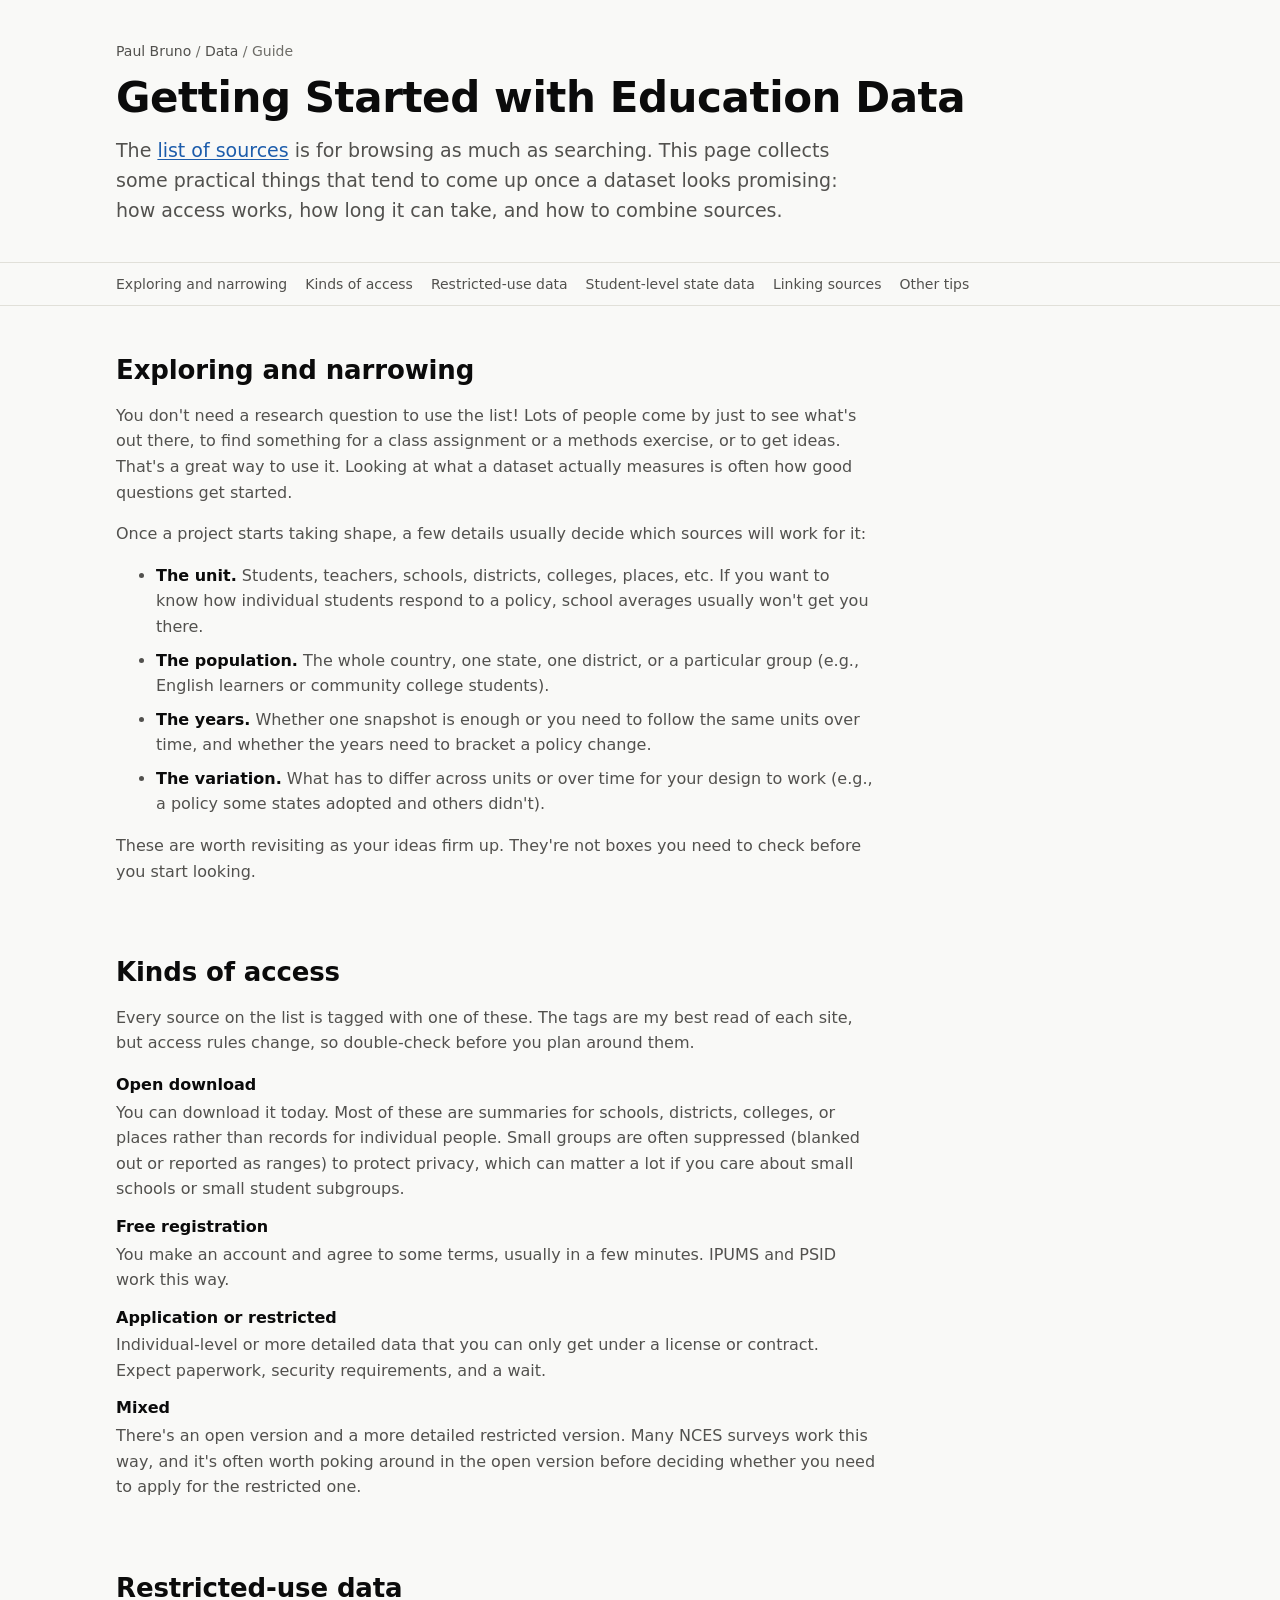
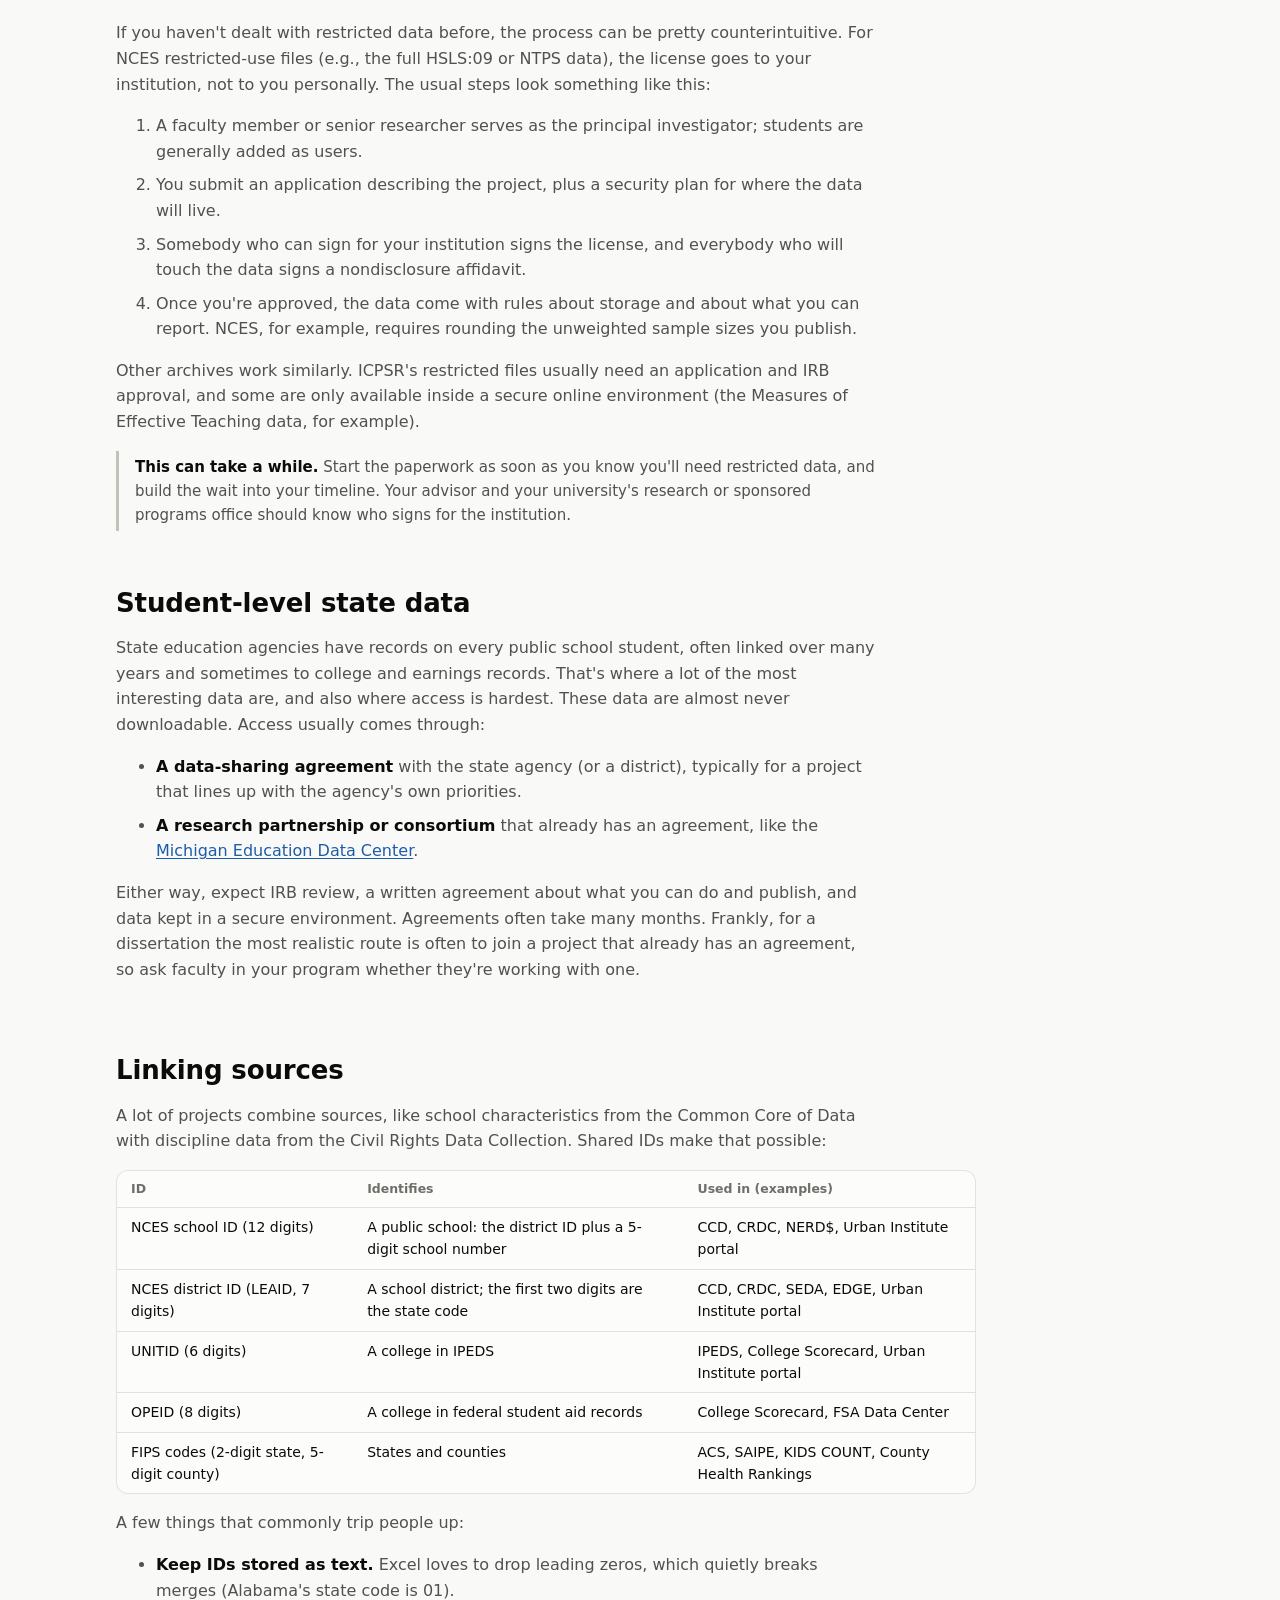
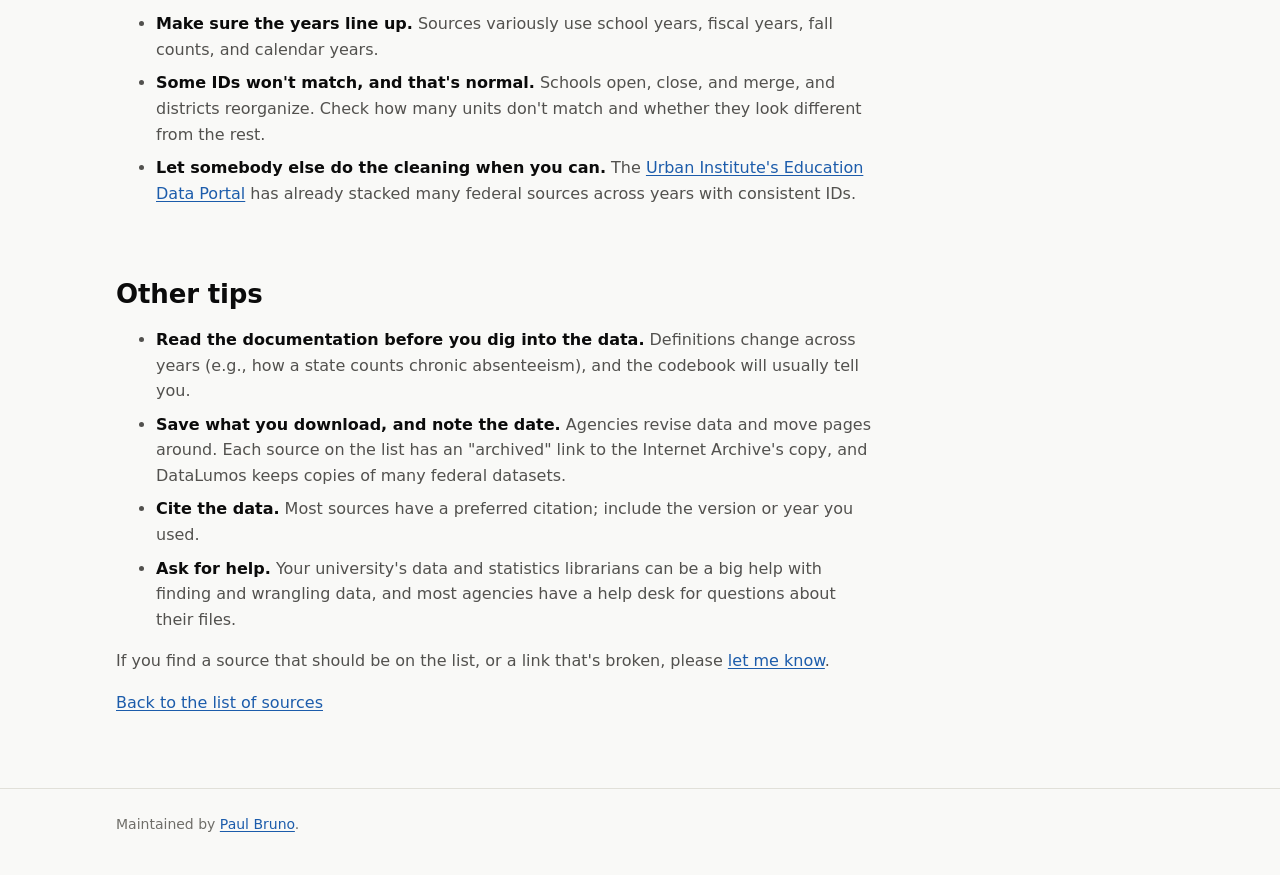
==== guide.html @ 671a5520 "Add the getting-started guide A short page for students on the kinds of access, restricted-use licen" ====
<!doctype html>
<html lang="en">
<head>
<meta charset="utf-8">
<meta name="viewport" content="width=device-width, initial-scale=1">
<title>Getting Started with Education Data</title>
<meta name="description" content="Practical notes for doctoral students on education data: the kinds of access sources come with, how restricted-use licenses and state data agreements work, and how to link datasets by ID.">
<link rel="icon" href="data:image/svg+xml,%3Csvg xmlns='http://www.w3.org/2000/svg' viewBox='0 0 16 16'%3E%3Crect width='16' height='16' rx='3' fill='%232a78d6'/%3E%3Cellipse cx='8' cy='4.5' rx='4.5' ry='1.8' fill='none' stroke='white' stroke-width='1.4'/%3E%3Cpath d='M3.5 4.5v7c0 1 2 1.8 4.5 1.8s4.5-.8 4.5-1.8v-7M3.5 8c0 1 2 1.8 4.5 1.8s4.5-.8 4.5-1.8' fill='none' stroke='white' stroke-width='1.4'/%3E%3C/svg%3E">
<link rel="stylesheet" href="assets/style.css?v=7">
<link rel="canonical" href="https://data.paul-bruno.com/guide.html">
</head>
<body>
<a class="skip" href="#main">Skip to content</a>

<header class="site-header">
  <div class="wrap">
    <p class="crumb"><a href="https://www.paul-bruno.com/">Paul Bruno</a> <span aria-hidden="true">/</span> <a href="./">Data</a> <span aria-hidden="true">/</span> Guide</p>
    <h1>Getting Started with Education Data</h1>
    <p class="dek">The <a href="./">list of sources</a> is for browsing as much as searching. This page collects some practical things that tend to come up once a dataset looks promising: how access works, how long it can take, and how to combine sources.</p>
  </div>
</header>

<nav class="toc" aria-label="Sections">
  <div class="wrap">
    <a href="#exploring">Exploring and narrowing</a>
    <a href="#access">Kinds of access</a>
    <a href="#restricted">Restricted-use data</a>
    <a href="#state">Student-level state data</a>
    <a href="#linking">Linking sources</a>
    <a href="#tips">Other tips</a>
  </div>
</nav>

<main id="main" class="wrap guide">

<section id="exploring" aria-labelledby="exploring-h">
  <h2 id="exploring-h">Exploring and narrowing</h2>
  <p>You don't need a research question to use the list! Lots of people come by just to see what's out there, to find something for a class assignment or a methods exercise, or to get ideas. That's a great way to use it. Looking at what a dataset actually measures is often how good questions get started.</p>
  <p>Once a project starts taking shape, a few details usually decide which sources will work for it:</p>
  <ul>
    <li><strong>The unit.</strong> Students, teachers, schools, districts, colleges, places, etc. If you want to know how individual students respond to a policy, school averages usually won't get you there.</li>
    <li><strong>The population.</strong> The whole country, one state, one district, or a particular group (e.g., English learners or community college students).</li>
    <li><strong>The years.</strong> Whether one snapshot is enough or you need to follow the same units over time, and whether the years need to bracket a policy change.</li>
    <li><strong>The variation.</strong> What has to differ across units or over time for your design to work (e.g., a policy some states adopted and others didn't).</li>
  </ul>
  <p>These are worth revisiting as your ideas firm up. They're not boxes you need to check before you start looking.</p>
</section>

<section id="access" aria-labelledby="access-h">
  <h2 id="access-h">Kinds of access</h2>
  <p>Every source on the list is tagged with one of these. The tags are my best read of each site, but access rules change, so double-check before you plan around them.</p>
  <dl class="guide-dl">
    <dt>Open download</dt>
    <dd>You can download it today. Most of these are summaries for schools, districts, colleges, or places rather than records for individual people. Small groups are often suppressed (blanked out or reported as ranges) to protect privacy, which can matter a lot if you care about small schools or small student subgroups.</dd>
    <dt>Free registration</dt>
    <dd>You make an account and agree to some terms, usually in a few minutes. IPUMS and PSID work this way.</dd>
    <dt>Application or restricted</dt>
    <dd>Individual-level or more detailed data that you can only get under a license or contract. Expect paperwork, security requirements, and a wait.</dd>
    <dt>Mixed</dt>
    <dd>There's an open version and a more detailed restricted version. Many NCES surveys work this way, and it's often worth poking around in the open version before deciding whether you need to apply for the restricted one.</dd>
  </dl>
</section>

<section id="restricted" aria-labelledby="restricted-h">
  <h2 id="restricted-h">Restricted-use data</h2>
  <p>If you haven't dealt with restricted data before, the process can be pretty counterintuitive. For NCES restricted-use files (e.g., the full HSLS:09 or NTPS data), the license goes to your institution, not to you personally. The usual steps look something like this:</p>
  <ol>
    <li>A faculty member or senior researcher serves as the principal investigator; students are generally added as users.</li>
    <li>You submit an application describing the project, plus a security plan for where the data will live.</li>
    <li>Somebody who can sign for your institution signs the license, and everybody who will touch the data signs a nondisclosure affidavit.</li>
    <li>Once you're approved, the data come with rules about storage and about what you can report. NCES, for example, requires rounding the unweighted sample sizes you publish.</li>
  </ol>
  <p>Other archives work similarly. ICPSR's restricted files usually need an application and IRB approval, and some are only available inside a secure online environment (the Measures of Effective Teaching data, for example).</p>
  <div class="caveat"><p><strong>This can take a while.</strong> Start the paperwork as soon as you know you'll need restricted data, and build the wait into your timeline. Your advisor and your university's research or sponsored programs office should know who signs for the institution.</p></div>
</section>

<section id="state" aria-labelledby="state-h">
  <h2 id="state-h">Student-level state data</h2>
  <p>State education agencies have records on every public school student, often linked over many years and sometimes to college and earnings records. That's where a lot of the most interesting data are, and also where access is hardest. These data are almost never downloadable. Access usually comes through:</p>
  <ul>
    <li><strong>A data-sharing agreement</strong> with the state agency (or a district), typically for a project that lines up with the agency's own priorities.</li>
    <li><strong>A research partnership or consortium</strong> that already has an agreement, like the <a href="https://medc.miedresearch.org/">Michigan Education Data Center</a>.</li>
  </ul>
  <p>Either way, expect IRB review, a written agreement about what you can do and publish, and data kept in a secure environment. Agreements often take many months. Frankly, for a dissertation the most realistic route is often to join a project that already has an agreement, so ask faculty in your program whether they're working with one.</p>
</section>

<section id="linking" aria-labelledby="linking-h">
  <h2 id="linking-h">Linking sources</h2>
  <p>A lot of projects combine sources, like school characteristics from the Common Core of Data with discipline data from the Civil Rights Data Collection. Shared IDs make that possible:</p>
  <div class="table-wrap">
    <table class="data">
      <thead><tr><th>ID</th><th>Identifies</th><th>Used in (examples)</th></tr></thead>
      <tbody>
        <tr><td>NCES school ID (12 digits)</td><td>A public school: the district ID plus a 5-digit school number</td><td>CCD, CRDC, NERD$, Urban Institute portal</td></tr>
        <tr><td>NCES district ID (LEAID, 7 digits)</td><td>A school district; the first two digits are the state code</td><td>CCD, CRDC, SEDA, EDGE, Urban Institute portal</td></tr>
        <tr><td>UNITID (6 digits)</td><td>A college in IPEDS</td><td>IPEDS, College Scorecard, Urban Institute portal</td></tr>
        <tr><td>OPEID (8 digits)</td><td>A college in federal student aid records</td><td>College Scorecard, FSA Data Center</td></tr>
        <tr><td>FIPS codes (2-digit state, 5-digit county)</td><td>States and counties</td><td>ACS, SAIPE, KIDS COUNT, County Health Rankings</td></tr>
      </tbody>
    </table>
  </div>
  <p>A few things that commonly trip people up:</p>
  <ul>
    <li><strong>Keep IDs stored as text.</strong> Excel loves to drop leading zeros, which quietly breaks merges (Alabama's state code is 01).</li>
    <li><strong>Make sure the years line up.</strong> Sources variously use school years, fiscal years, fall counts, and calendar years.</li>
    <li><strong>Some IDs won't match, and that's normal.</strong> Schools open, close, and merge, and districts reorganize. Check how many units don't match and whether they look different from the rest.</li>
    <li><strong>Let somebody else do the cleaning when you can.</strong> The <a href="https://educationdata.urban.org/">Urban Institute's Education Data Portal</a> has already stacked many federal sources across years with consistent IDs.</li>
  </ul>
</section>

<section id="tips" aria-labelledby="tips-h">
  <h2 id="tips-h">Other tips</h2>
  <ul>
    <li><strong>Read the documentation before you dig into the data.</strong> Definitions change across years (e.g., how a state counts chronic absenteeism), and the codebook will usually tell you.</li>
    <li><strong>Save what you download, and note the date.</strong> Agencies revise data and move pages around. Each source on the list has an "archived" link to the Internet Archive's copy, and DataLumos keeps copies of many federal datasets.</li>
    <li><strong>Cite the data.</strong> Most sources have a preferred citation; include the version or year you used.</li>
    <li><strong>Ask for help.</strong> Your university's data and statistics librarians can be a big help with finding and wrangling data, and most agencies have a help desk for questions about their files.</li>
  </ul>
  <p>If you find a source that should be on the list, or a link that's broken, please <a href="https://forms.gle/hpsQShDawoB16JiR9">let me know</a>.</p>
  <p><a href="./">Back to the list of sources</a></p>
</section>

</main>

<footer class="site-footer">
  <div class="wrap">
    <p>Maintained by <a href="https://www.paul-bruno.com/">Paul Bruno</a>.</p>
  </div>
</footer>
</body>
</html>
---- assets/style.css ----
/* Useful Data Resources - styles
   Tokens and base styles follow shortages.paul-bruno.com so the two pages match. */

:root {
  color-scheme: light;
  --page: #f9f9f7;
  --surface: #fcfcfb;
  --ink: #0b0b0b;
  --ink-2: #52514e;
  --muted: #6f6e69;
  --grid: #e1e0d9;
  --baseline: #c3c2b7;
  --border: rgba(11, 11, 11, 0.10);
  --accent: #1c5cab;
  --wash: #eef4fc;
  --chip: rgba(11, 11, 11, 0.05);

  --open: #127a55;
  --reg: #8a5d00;
  --restricted: #b8461b;
  --mixed: #6f6e69;

  --font: system-ui, -apple-system, "Segoe UI", Roboto, sans-serif;
}

@media (prefers-color-scheme: dark) {
  :root:not([data-theme="light"]) {
    color-scheme: dark;
    --page: #0d0d0d; --surface: #1a1a19; --ink: #ffffff; --ink-2: #c3c2b7; --muted: #a3a29b;
    --grid: #2c2c2a; --baseline: #383835; --border: rgba(255, 255, 255, 0.10);
    --accent: #86b6ef; --wash: #16253a; --chip: rgba(255, 255, 255, 0.07);
    --open: #4fc796; --reg: #e0b14a; --restricted: #ef8a5e; --mixed: #a3a29b;
  }
}
:root[data-theme="dark"] {
  color-scheme: dark;
  --page: #0d0d0d; --surface: #1a1a19; --ink: #ffffff; --ink-2: #c3c2b7; --muted: #a3a29b;
  --grid: #2c2c2a; --baseline: #383835; --border: rgba(255, 255, 255, 0.10);
  --accent: #86b6ef; --wash: #16253a; --chip: rgba(255, 255, 255, 0.07);
  --open: #4fc796; --reg: #e0b14a; --restricted: #ef8a5e; --mixed: #a3a29b;
}

* { box-sizing: border-box; }
html { scroll-behavior: smooth; scroll-padding-top: 56px; }
body {
  margin: 0;
  background: var(--page);
  color: var(--ink);
  font: 16px/1.6 var(--font);
  -webkit-text-size-adjust: 100%;
}
a { color: var(--accent); text-underline-offset: 2px; }
.wrap { max-width: 1080px; margin: 0 auto; padding: 0 16px; }
.skip { position: absolute; left: -9999px; }
.skip:focus { left: 8px; top: 8px; background: var(--surface); padding: 8px; z-index: 10; }
.visually-hidden { position: absolute; width: 1px; height: 1px; overflow: hidden; clip: rect(0 0 0 0); white-space: nowrap; }
.small { font-size: 13px; color: var(--muted); }

/* Header ------------------------------------------------------------------ */
.site-header { padding: 40px 0 24px; border-bottom: 1px solid var(--grid); }
.crumb { margin: 0 0 12px; font-size: 14px; color: var(--muted); }
.crumb a { color: var(--ink-2); text-decoration: none; }
.crumb a:hover { text-decoration: underline; }
h1 { font-size: clamp(28px, 4.4vw, 42px); line-height: 1.15; margin: 0 0 12px; letter-spacing: -0.01em; text-wrap: balance; }
.dek { font-size: 19px; color: var(--ink-2); margin: 0 0 12px; max-width: 760px; }
.stamp { font-size: 14px; color: var(--muted); margin: 0; }

.toc {
  position: sticky; top: 0; z-index: 5;
  background: color-mix(in srgb, var(--page) 92%, transparent);
  backdrop-filter: blur(6px);
  border-bottom: 1px solid var(--grid);
}
.toc .wrap { display: flex; gap: 4px 18px; overflow-x: auto; padding-top: 10px; padding-bottom: 10px; white-space: nowrap; scrollbar-width: none; }
.toc a { font-size: 14px; color: var(--ink-2); text-decoration: none; }
.toc a:hover { color: var(--ink); }

/* Sections ---------------------------------------------------------------- */
section { padding: 48px 0 8px; }
h2 { font-size: 26px; line-height: 1.25; margin: 0 0 12px; letter-spacing: -0.005em; }
.lede { max-width: 760px; color: var(--ink-2); margin: 0 0 20px; }

/* Start here -------------------------------------------------------------- */
.start-grid { display: grid; grid-template-columns: repeat(auto-fill, minmax(300px, 1fr)); gap: 12px; }
.start-card {
  background: var(--surface); border: 1px solid var(--border); border-radius: 12px;
  padding: 16px 18px; display: flex; flex-direction: column; gap: 6px; min-width: 0;
}
.start-card h3 { font-size: 17px; line-height: 1.35; margin: 0; }
.start-card h3 a { text-decoration: none; }
.start-card h3 a:hover { text-decoration: underline; }
.start-card p { margin: 0; font-size: 14.5px; color: var(--ink-2); line-height: 1.5; }
.start-card .meta { margin-top: auto; padding-top: 4px; }
.start-group { margin: 22px 0 10px; color: var(--ink-2); font-size: 16px; font-weight: 600; }
.start-group:first-child { margin-top: 0; }
.facts { margin: 2px 0 0; display: grid; gap: 2px; font-size: 13.5px; line-height: 1.45; }
.facts div { display: grid; grid-template-columns: 92px 1fr; gap: 8px; }
.facts dt { color: var(--muted); }
.facts dd { margin: 0; color: var(--ink-2); }
details.how summary, details.pub summary {
  cursor: pointer; font-size: 13.5px; color: var(--accent); width: fit-content;
}
details.how[open] { padding-bottom: 2px; }
details.how .facts { margin-top: 6px; }
details.how .docs { font-size: 13.5px; margin-top: 6px; }
details.pub { margin-top: 4px; }
details.pub p { margin: 4px 0 0; font-size: 14px; color: var(--ink-2); line-height: 1.5; overflow-wrap: anywhere; }

/* Finder ------------------------------------------------------------------ */
.finder {
  background: var(--surface); border: 1px solid var(--border); border-radius: 12px;
  padding: 14px 16px 10px; margin: 0 0 16px;
}
.search {
  display: flex; align-items: center; gap: 8px; color: var(--muted);
  border: 1px solid var(--baseline); border-radius: 8px; padding: 0 10px; background: var(--page);
}
.search:focus-within { border-color: var(--accent); box-shadow: 0 0 0 3px var(--wash); }
.search input {
  flex: 1; min-width: 0; font: inherit; font-size: 16px; color: var(--ink);
  background: transparent; border: 0; padding: 10px 0; outline: none;
}
.controls { display: flex; flex-wrap: wrap; gap: 10px 16px; align-items: center; margin: 12px 0 0; }
.controls label { display: inline-flex; align-items: center; gap: 8px; font-size: 14px; color: var(--ink-2); }
.controls select {
  font: inherit; font-size: 14px; color: var(--ink); background-color: var(--surface);
  border: 1px solid var(--baseline); border-radius: 8px; padding: 6px 28px 6px 10px; max-width: 220px;
  appearance: none;
  background-image: linear-gradient(45deg, transparent 50%, var(--ink-2) 50%), linear-gradient(135deg, var(--ink-2) 50%, transparent 50%);
  background-position: calc(100% - 15px) 55%, calc(100% - 10px) 55%;
  background-size: 5px 5px; background-repeat: no-repeat;
}
.controls select.on { border-color: var(--accent); background-color: var(--wash); }
.result-bar { display: flex; flex-wrap: wrap; align-items: baseline; gap: 4px 16px; margin: 10px 0 0; }
.count { margin: 0; font-size: 14px; color: var(--muted); }
.linkish {
  font: inherit; font-size: 14px; color: var(--accent); background: none; border: 0; padding: 0;
  cursor: pointer; text-decoration: underline; text-underline-offset: 2px;
}

/* Results ----------------------------------------------------------------- */
.results { list-style: none; margin: 0; padding: 0; }
.result {
  background: var(--surface); border: 1px solid var(--border); border-radius: 12px;
  padding: 14px 18px 12px; margin: 0 0 10px; min-width: 0;
}
.result h3 { font-size: 17px; line-height: 1.35; margin: 0 0 4px; overflow-wrap: anywhere; }
.result h3 a { text-decoration: none; }
.result h3 a:hover { text-decoration: underline; }
.badge-start {
  display: inline-block; font-size: 11.5px; font-weight: 600; letter-spacing: 0.03em; text-transform: uppercase;
  color: var(--accent); background: var(--wash); border-radius: 4px; padding: 1px 6px; margin-left: 6px;
  vertical-align: 2px;
}
.badge-new { color: var(--open); background: color-mix(in srgb, var(--open) 14%, transparent); }
.desc { margin: 0; font-size: 15px; color: var(--ink-2); line-height: 1.55; overflow-wrap: anywhere; }
.desc.clamp { display: -webkit-box; -webkit-line-clamp: 3; -webkit-box-orient: vertical; overflow: hidden; }
.more { font-size: 13.5px; margin-top: 2px; }

.meta { display: flex; flex-wrap: wrap; gap: 6px; align-items: center; margin: 10px 0 0; padding: 0; list-style: none; }
.meta li { font-size: 13px; color: var(--ink-2); background: var(--chip); border-radius: 999px; padding: 2px 9px; line-height: 1.5; }
.meta li.access { background: none; padding-left: 0; display: inline-flex; align-items: center; gap: 6px; font-weight: 500; }
.meta li.access::before { content: ""; width: 8px; height: 8px; border-radius: 50%; background: var(--dot, var(--mixed)); }
.meta li.access.open { --dot: var(--open); color: var(--open); }
.meta li.access.reg { --dot: var(--reg); color: var(--reg); }
.meta li.access.restricted { --dot: var(--restricted); color: var(--restricted); }
.meta li.access.mixed { --dot: var(--mixed); }
.meta button.topic {
  font: inherit; font-size: 13px; color: var(--accent); background: transparent;
  border: 1px solid color-mix(in srgb, var(--accent) 35%, transparent); border-radius: 999px;
  padding: 1px 9px; cursor: pointer; line-height: 1.5;
}
.meta button.topic:hover { background: var(--wash); }
.meta .arch { font-size: 13px; color: var(--muted); background: none; padding: 2px 0; margin-left: auto; }
.meta .arch a { color: var(--muted); }
.empty { color: var(--ink-2); }

/* States ------------------------------------------------------------------ */
.state-grid { display: grid; grid-template-columns: repeat(auto-fill, minmax(64px, 1fr)); gap: 6px; max-width: 860px; }
.state-grid button {
  font: inherit; display: flex; flex-direction: column; align-items: center; gap: 0;
  background: var(--surface); color: var(--ink); border: 1px solid var(--border); border-radius: 8px;
  padding: 6px 4px; cursor: pointer; line-height: 1.25;
}
.state-grid button:hover { border-color: var(--accent); background: var(--wash); }
.state-grid button .code { font-weight: 600; font-size: 15px; }
.state-grid button .n { font-size: 12px; color: var(--muted); font-variant-numeric: tabular-nums; }
.state-grid button.none { color: var(--muted); background: transparent; border-style: dashed; }
.state-grid button.none:hover { color: var(--ink); }

/* Getting-started guide (guide.html) */
.guide section > p, .guide section > ul, .guide section > ol, .guide .guide-dl { max-width: 760px; color: var(--ink-2); }
.guide section strong { color: var(--ink); }
.guide li { margin: 0 0 8px; }
.guide-dl dt { font-weight: 600; color: var(--ink); margin-top: 12px; }
.guide-dl dd { margin: 2px 0 0; }
.guide .caveat { margin-top: 16px; }
.table-wrap { overflow-x: auto; margin: 0 0 16px; background: var(--surface); border: 1px solid var(--border); border-radius: 12px; max-width: 860px; }
table.data { border-collapse: collapse; width: 100%; font-size: 14px; }
table.data th, table.data td { padding: 8px 14px; text-align: left; border-bottom: 1px solid var(--grid); vertical-align: top; }
table.data thead th { font-size: 12.5px; font-weight: 600; color: var(--muted); }
table.data tr:last-child td { border-bottom: 0; }
.caveat { border-left: 3px solid var(--baseline); padding: 4px 0 4px 16px; max-width: 760px; color: var(--ink-2); font-size: 15px; }
.caveat p { margin: 0; }
.caveat strong { color: var(--ink); }

/* National sources shown under a chosen state's own sources */
#national { margin-top: 28px; }
.sub-h { font-size: 19px; line-height: 1.3; margin: 0 0 6px; }
#national .lede { font-size: 15px; margin-bottom: 14px; }
.state-grid button[aria-pressed="true"] { border-color: var(--accent); background: var(--wash); }
#state-note { margin-top: 10px; }

/* Learning ---------------------------------------------------------------- */
.learning { display: grid; grid-template-columns: repeat(auto-fill, minmax(300px, 1fr)); gap: 8px 32px; }
.learning h3 { font-size: 15px; font-weight: 600; color: var(--muted); margin: 8px 0 4px; }
.learning ul { list-style: none; margin: 0 0 12px; padding: 0; }
.learning li { margin: 0 0 10px; font-size: 15px; line-height: 1.45; }
.learning li span { display: block; font-size: 14px; color: var(--ink-2); overflow-wrap: anywhere; }

/* About ------------------------------------------------------------------- */
.methods { max-width: 760px; color: var(--ink-2); font-size: 15px; }
.methods strong { color: var(--ink); }
.downloads a { white-space: nowrap; }

.site-footer { margin-top: 48px; padding: 24px 0 40px; border-top: 1px solid var(--grid); font-size: 14px; color: var(--muted); }
.site-footer p { margin: 0; }

/* Header search: only on narrow screens, where the main search box is far down the page */
.quick { display: none; margin: 16px 0 0; max-width: 560px; }
.quick .search { background: var(--surface); }
@media (max-width: 760px) {
  .quick { display: block; }
  /* Shorter Start here cards, so the full list isn't far below */
  .start-card > p { display: -webkit-box; -webkit-line-clamp: 3; -webkit-box-orient: vertical; overflow: hidden; }
  .facts div { grid-template-columns: 84px 1fr; }
}

@media (max-width: 560px) {
  .site-header { padding-top: 28px; }
  .dek { font-size: 17px; }
  .controls { gap: 8px; }
  .controls label { flex: 1 1 calc(50% - 8px); flex-direction: column; align-items: stretch; gap: 2px; font-size: 13px; }
  .controls select { max-width: none; width: 100%; }
  .meta .arch { margin-left: 0; }
  .start-grid { grid-template-columns: 1fr; }
}

@media print {
  .toc, .finder, .state-grid, .more { display: none; }
  .desc.clamp { -webkit-line-clamp: unset; display: block; }
  .result, .start-card { break-inside: avoid; }
}
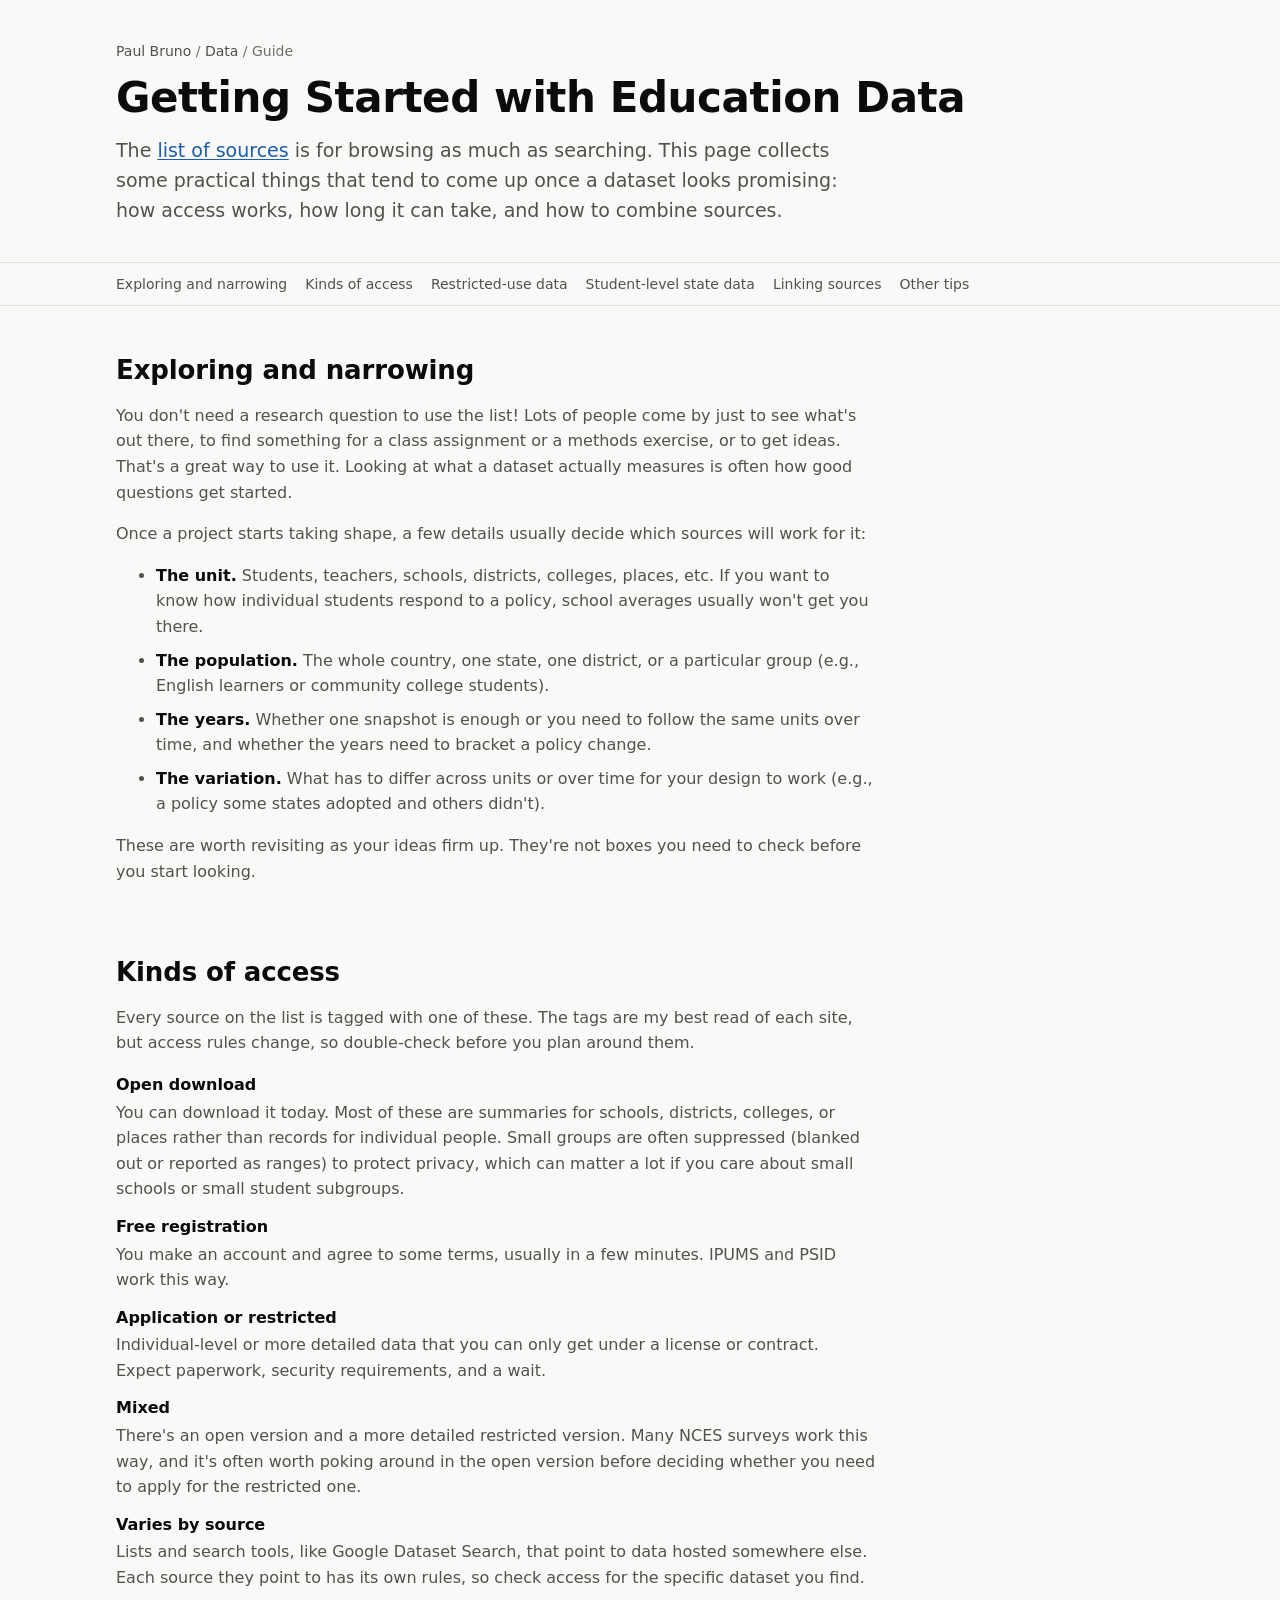
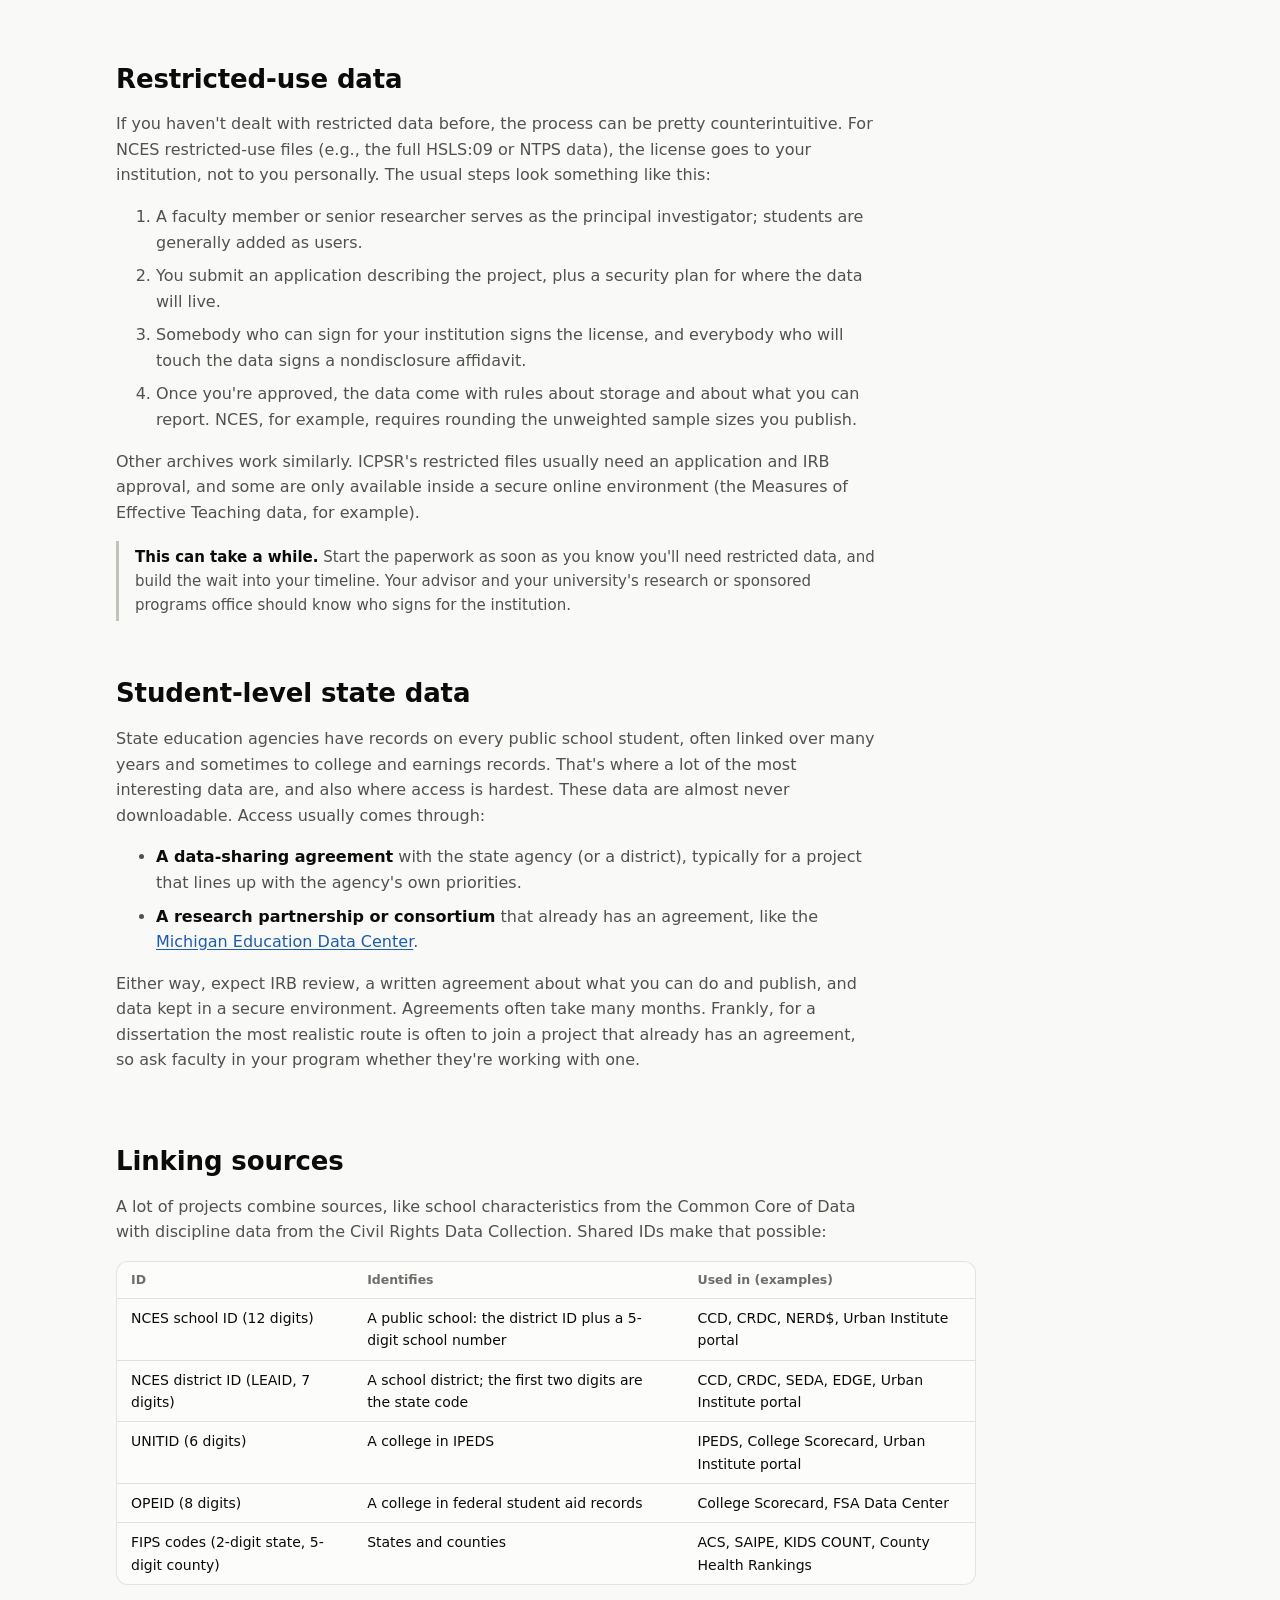
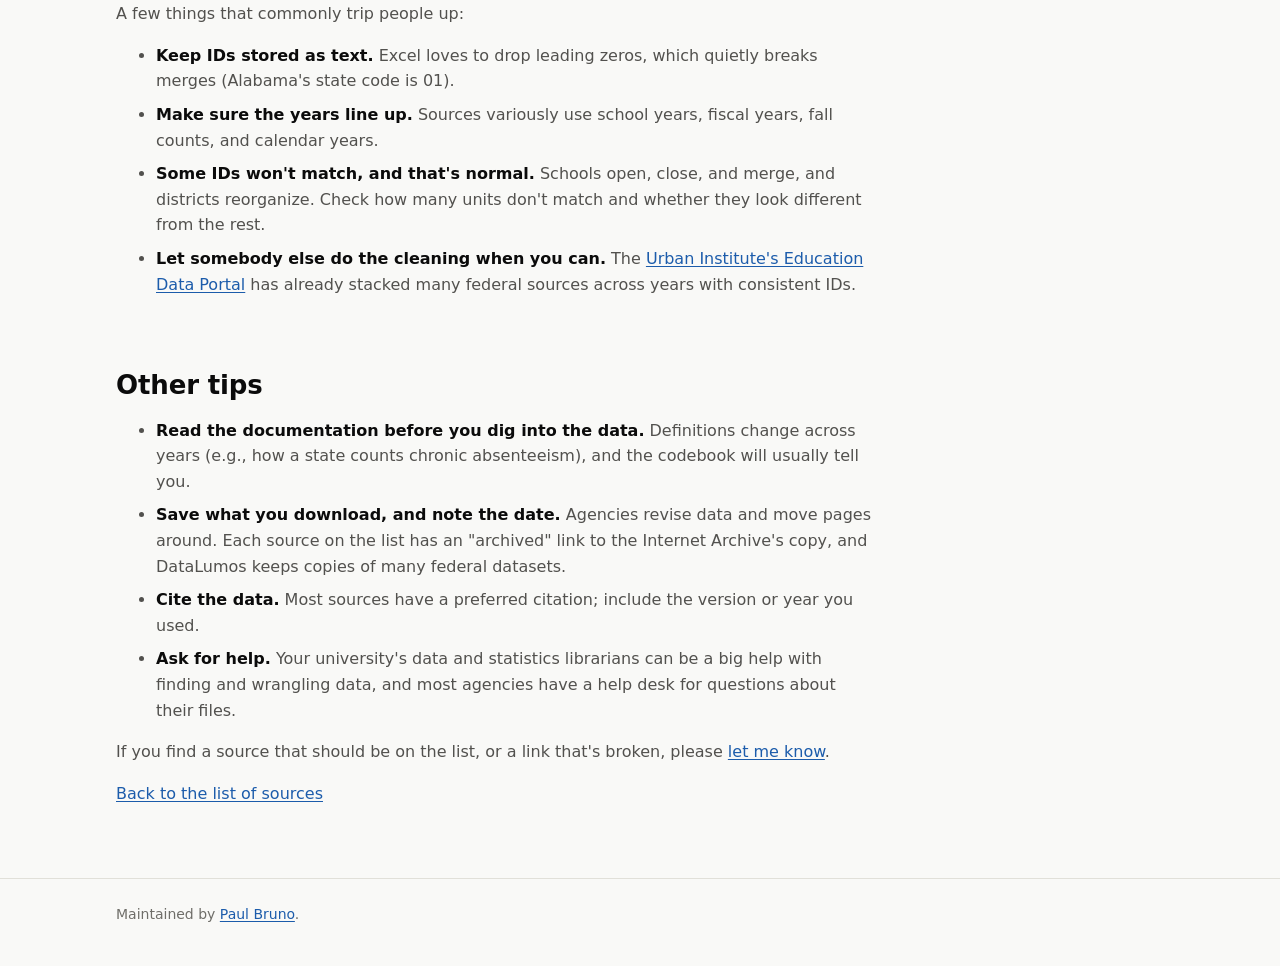
==== commit 24942988: "Add "Varies by source" access label for lists and search tools Co-Authored-By: Claude Opus 5.5 <nore" ====
--- a/guide.html
+++ b/guide.html
@@ -6,8 +6,9 @@
 <title>Getting Started with Education Data</title>
 <meta name="description" content="Practical notes for doctoral students on education data: the kinds of access sources come with, how restricted-use licenses and state data agreements work, and how to link datasets by ID.">
 <link rel="icon" href="data:image/svg+xml,%3Csvg xmlns='http://www.w3.org/2000/svg' viewBox='0 0 16 16'%3E%3Crect width='16' height='16' rx='3' fill='%232a78d6'/%3E%3Cellipse cx='8' cy='4.5' rx='4.5' ry='1.8' fill='none' stroke='white' stroke-width='1.4'/%3E%3Cpath d='M3.5 4.5v7c0 1 2 1.8 4.5 1.8s4.5-.8 4.5-1.8v-7M3.5 8c0 1 2 1.8 4.5 1.8s4.5-.8 4.5-1.8' fill='none' stroke='white' stroke-width='1.4'/%3E%3C/svg%3E">
-<link rel="stylesheet" href="assets/style.css?v=7">
+<link rel="stylesheet" href="assets/style.css?v=8">
 <link rel="canonical" href="https://data.paul-bruno.com/guide.html">
+<script src="assets/count.js?v=2" defer></script>
 </head>
 <body>
 <a class="skip" href="#main">Skip to content</a>
@@ -58,6 +59,8 @@
     <dd>Individual-level or more detailed data that you can only get under a license or contract. Expect paperwork, security requirements, and a wait.</dd>
     <dt>Mixed</dt>
     <dd>There's an open version and a more detailed restricted version. Many NCES surveys work this way, and it's often worth poking around in the open version before deciding whether you need to apply for the restricted one.</dd>
+    <dt>Varies by source</dt>
+    <dd>Lists and search tools, like Google Dataset Search, that point to data hosted somewhere else. Each source they point to has its own rules, so check access for the specific dataset you find.</dd>
   </dl>
 </section>
 
--- a/assets/style.css
+++ b/assets/style.css
@@ -226,11 +226,16 @@
 .site-footer { margin-top: 48px; padding: 24px 0 40px; border-top: 1px solid var(--grid); font-size: 14px; color: var(--muted); }
 .site-footer p { margin: 0; }
 
-/* Header search: only on narrow screens, where the main search box is far down the page */
-.quick { display: none; margin: 16px 0 0; max-width: 560px; }
+/* Header search, so returning visitors don't have to scroll past Start here */
+.quick { margin: 16px 0 0; max-width: 560px; }
 .quick .search { background: var(--surface); }
+
+/* Filters behind "More filters" */
+.more-toggle { font-size: 14px; }
+.more-filters { margin-top: 10px; padding-top: 10px; border-top: 1px dashed var(--grid); }
+.more-filters[hidden] { display: none; }
+
 @media (max-width: 760px) {
-  .quick { display: block; }
   /* Shorter Start here cards, so the full list isn't far below */
   .start-card > p { display: -webkit-box; -webkit-line-clamp: 3; -webkit-box-orient: vertical; overflow: hidden; }
   .facts div { grid-template-columns: 84px 1fr; }
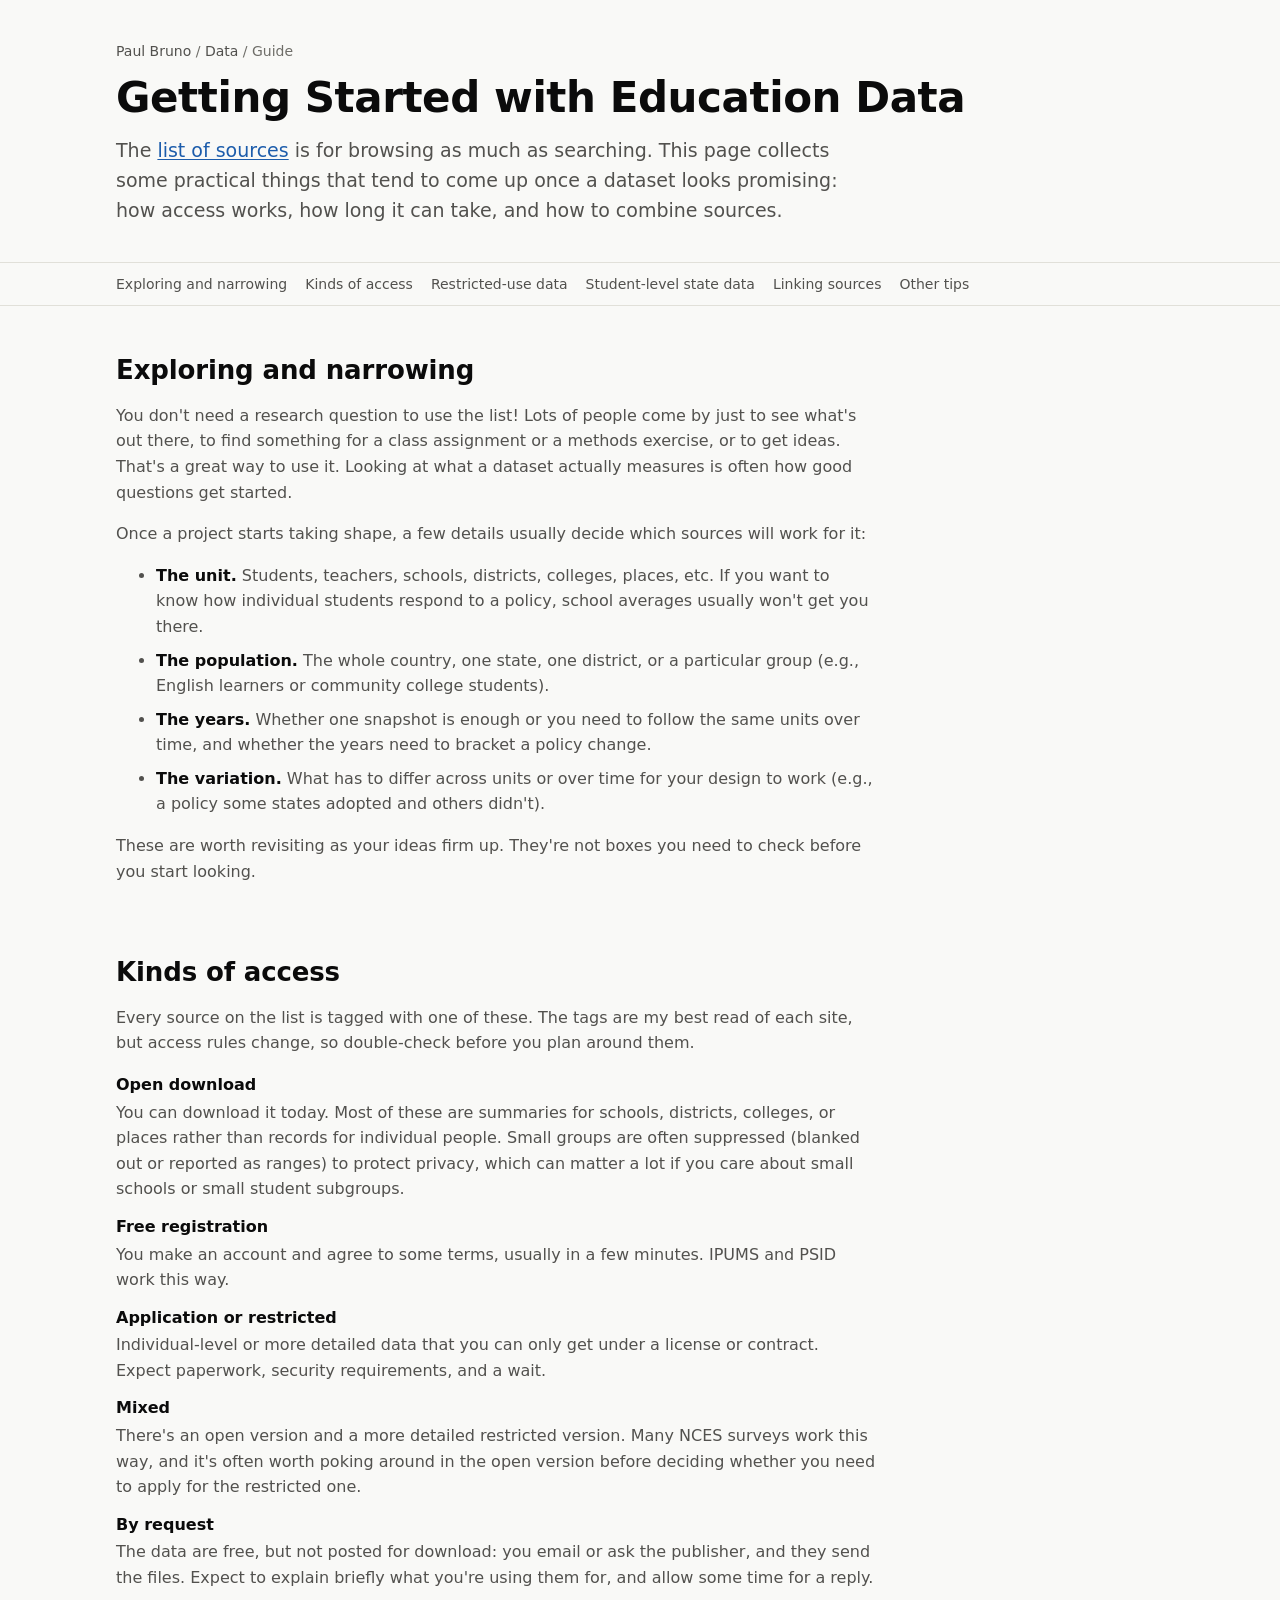
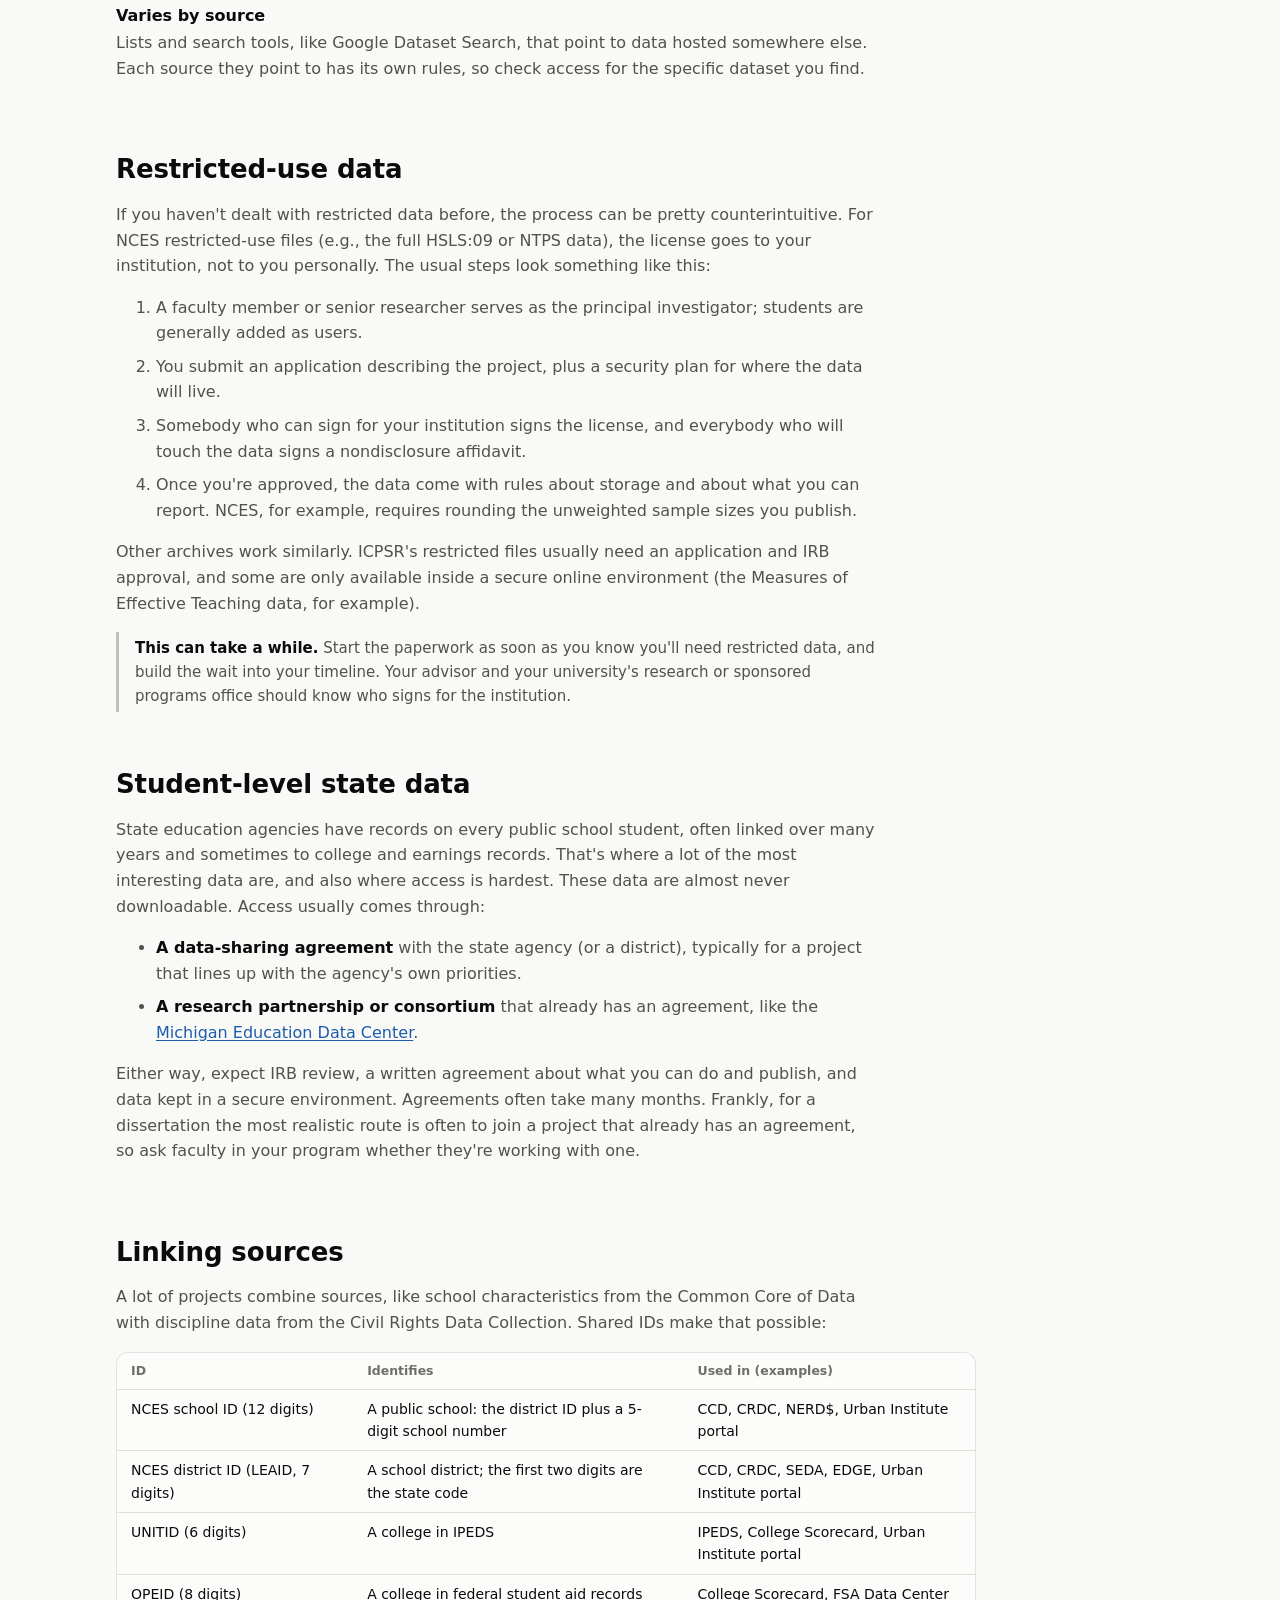
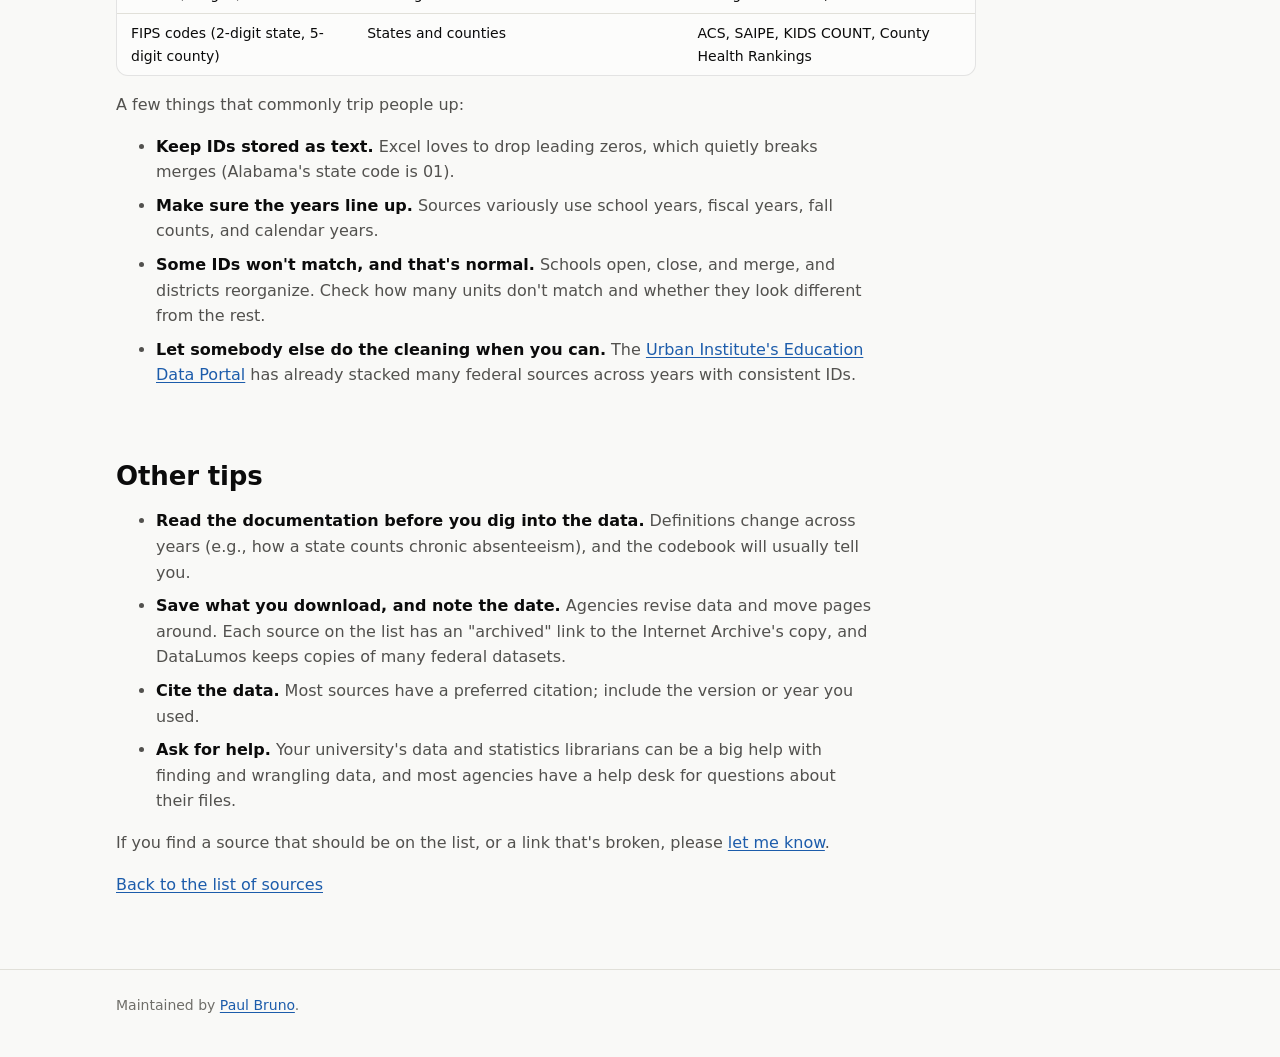
==== commit aad3cfc6: "Add "By request" access label, keep old NERD$ links working, check start_here docs links - app.js: "" ====
--- a/guide.html
+++ b/guide.html
@@ -59,6 +59,8 @@
     <dd>Individual-level or more detailed data that you can only get under a license or contract. Expect paperwork, security requirements, and a wait.</dd>
     <dt>Mixed</dt>
     <dd>There's an open version and a more detailed restricted version. Many NCES surveys work this way, and it's often worth poking around in the open version before deciding whether you need to apply for the restricted one.</dd>
+    <dt>By request</dt>
+    <dd>The data are free, but not posted for download: you email or ask the publisher, and they send the files. Expect to explain briefly what you're using them for, and allow some time for a reply.</dd>
     <dt>Varies by source</dt>
     <dd>Lists and search tools, like Google Dataset Search, that point to data hosted somewhere else. Each source they point to has its own rules, so check access for the specific dataset you find.</dd>
   </dl>
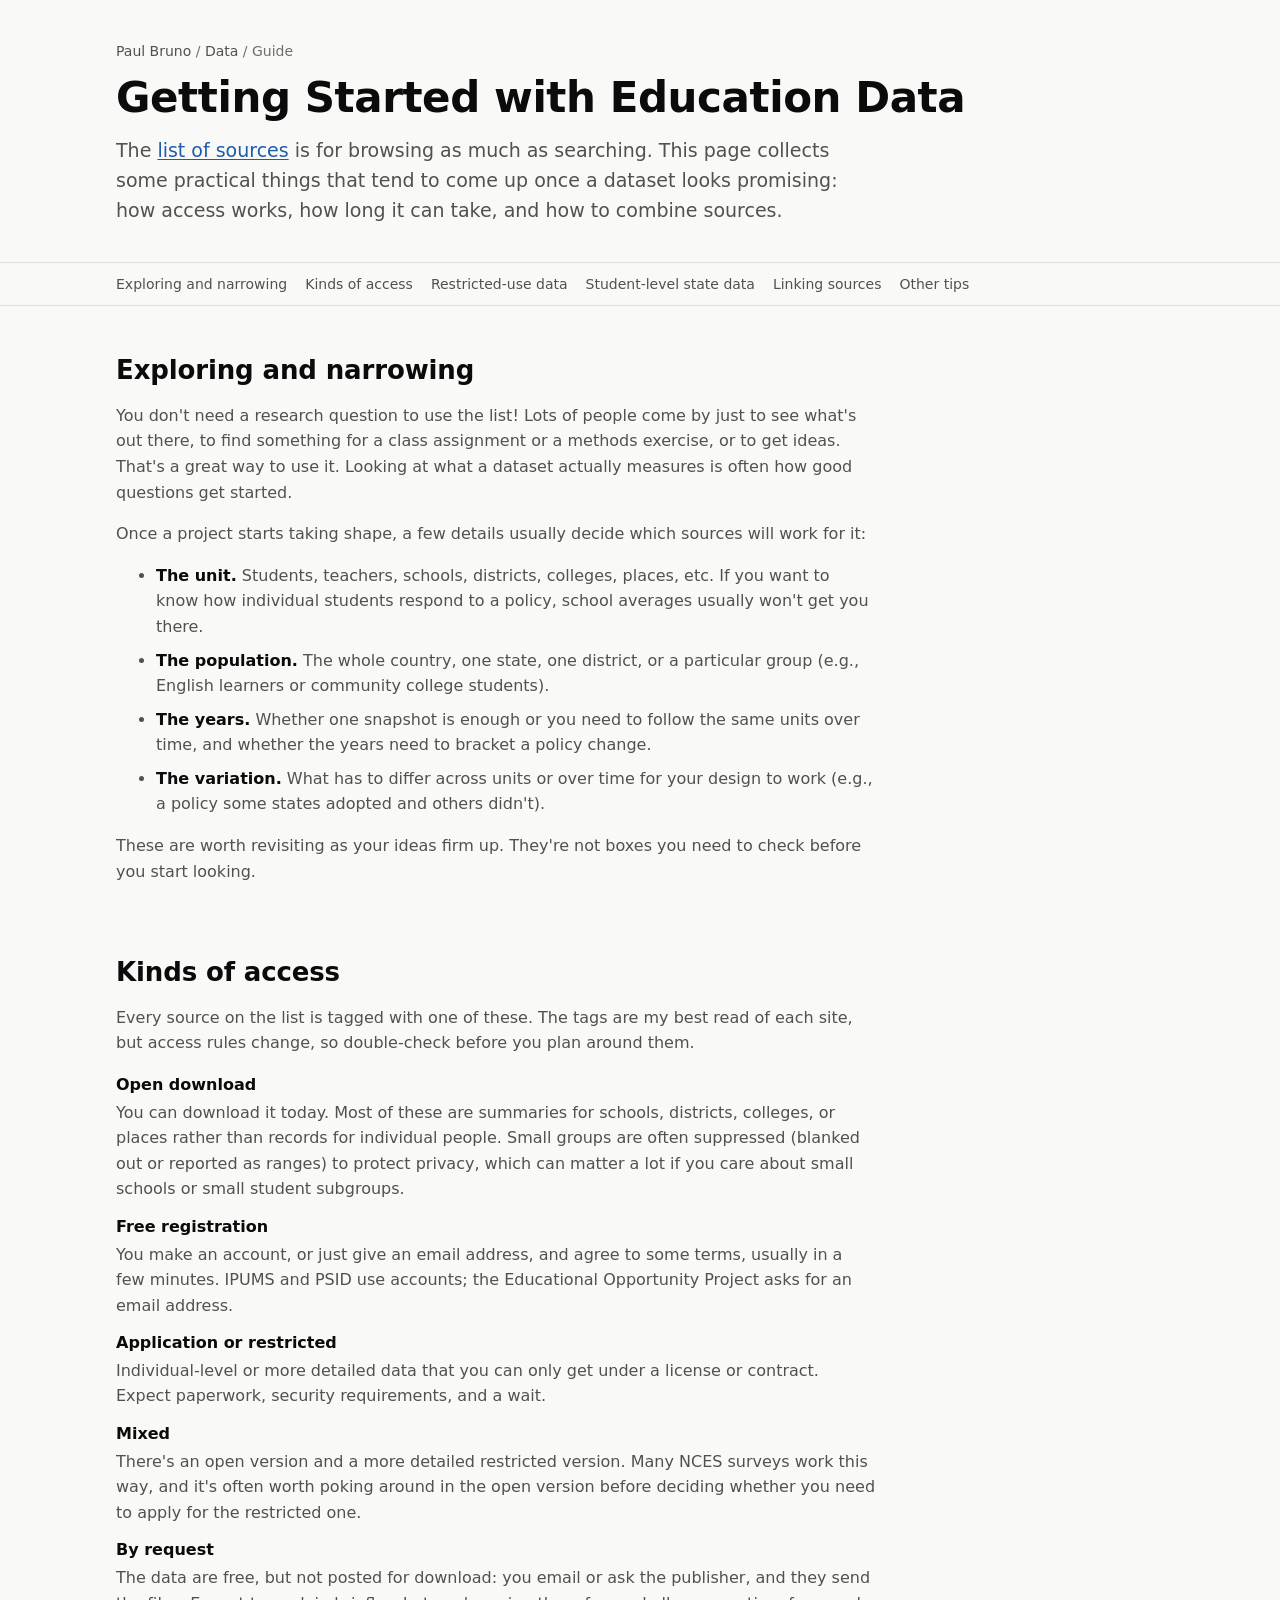
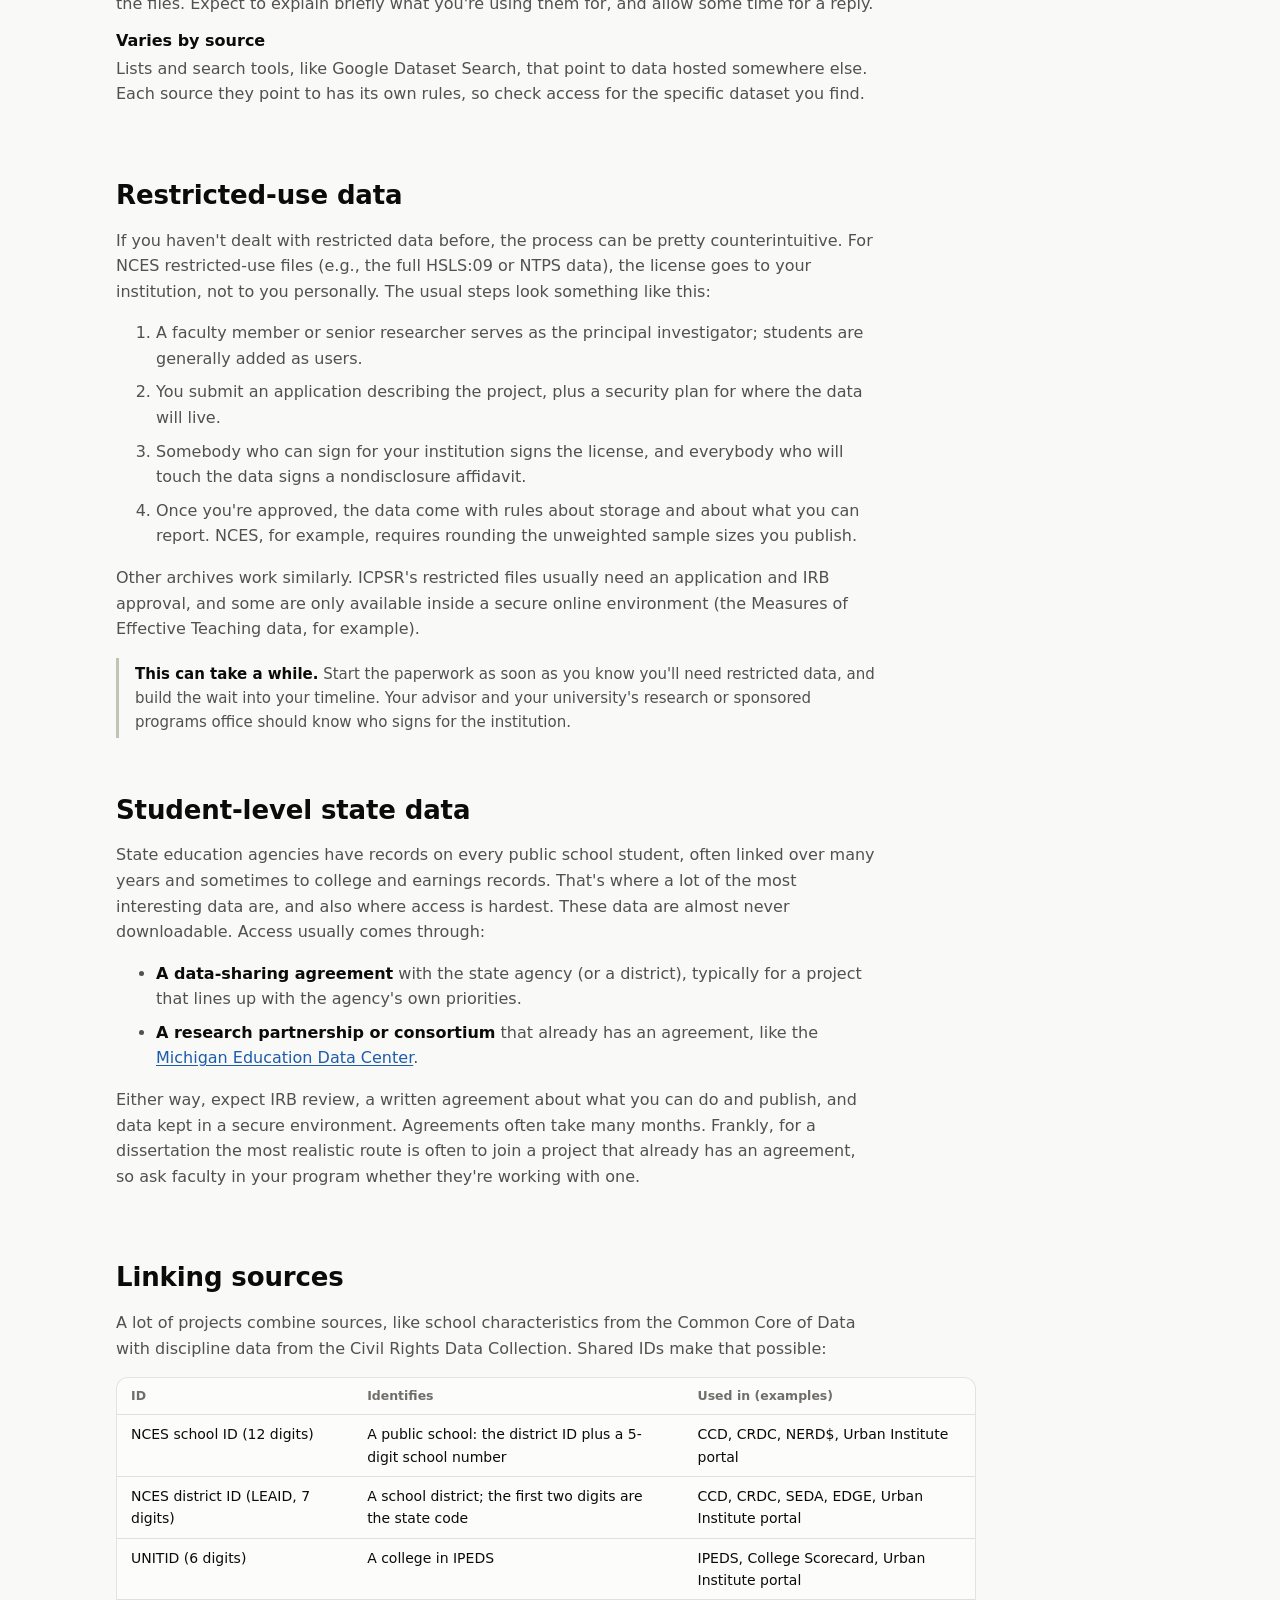
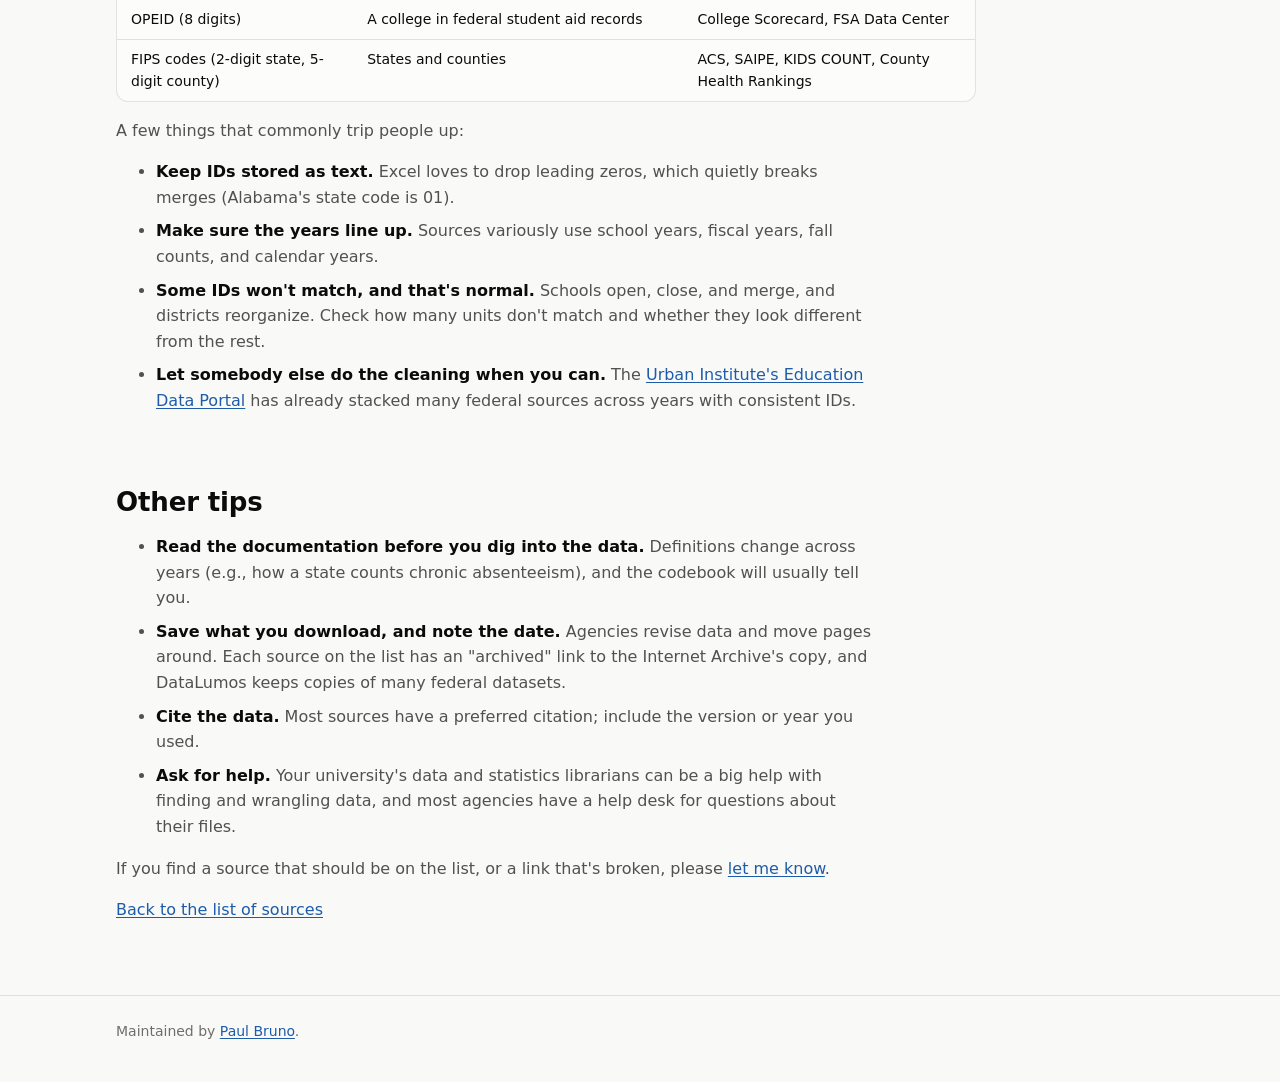
==== commit 09845966: "Align access label wording; check Start here documentation links monthly - About section, guide, and" ====
--- a/guide.html
+++ b/guide.html
@@ -54,7 +54,7 @@
     <dt>Open download</dt>
     <dd>You can download it today. Most of these are summaries for schools, districts, colleges, or places rather than records for individual people. Small groups are often suppressed (blanked out or reported as ranges) to protect privacy, which can matter a lot if you care about small schools or small student subgroups.</dd>
     <dt>Free registration</dt>
-    <dd>You make an account and agree to some terms, usually in a few minutes. IPUMS and PSID work this way.</dd>
+    <dd>You make an account, or just give an email address, and agree to some terms, usually in a few minutes. IPUMS and PSID use accounts; the Educational Opportunity Project asks for an email address.</dd>
     <dt>Application or restricted</dt>
     <dd>Individual-level or more detailed data that you can only get under a license or contract. Expect paperwork, security requirements, and a wait.</dd>
     <dt>Mixed</dt>
